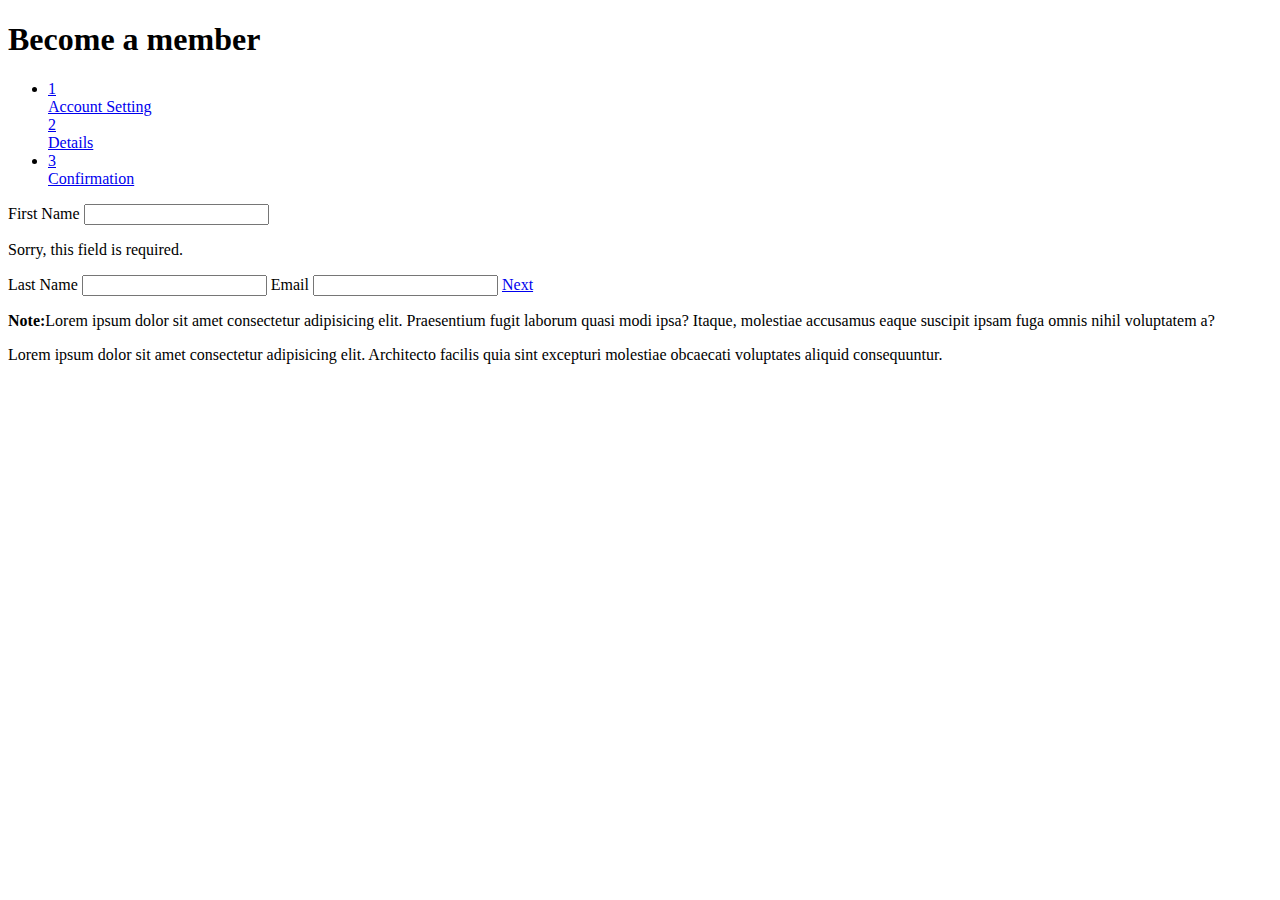
==== index.html @ 3d3f6ae5 "Create index.html" ====
<!DOCTYPE html>
<html lang="en">
<head>
    <meta charset="UTF-8">
    <meta http-equiv="X-UA-Compatible" content="IE=edge">
    <meta name="viewport" content="width=device-width, initial-scale=1.0">
    <title>Become Member</title>
</head>
<body>
    <div class="wrapper">
        <h1>Become a member</h1>
        <ul class="process">
            <li class="current">
                <a href="index.html">
                    <div class="circle">1</div>
                    <span>Account Setting</span>
                </a>
            </li>
                <a href="step2.html">
                    <div class="circle">2</div>
                    <span>Details</span>
                </a>
            </li>
            <li>
                <a href="step3.html">
                    <div class="circle">3</div>
                    <span>Confirmation</span>
                </a>
            </li>
        </ul>

        <main>
            <div class="left-col">
                <label for="fname">First Name</label>
                <input type="text" id="fname" name="fname" class="error-field">
                <p class="error">Sorry, this field is required.</p>

                <label for="lname">Last Name</label>
                <input type="text" id="lname" name="lname">

                <label for="email">Email</label>
                <input type="text" id="email" name="email">

                <a href="step2.html" class="cta">Next</a>
            </div>

            <div class="right-col">
                <p><strong>Note:</strong>Lorem ipsum dolor sit amet consectetur adipisicing elit. Praesentium fugit laborum quasi modi ipsa? Itaque, molestiae accusamus eaque suscipit ipsam fuga omnis nihil voluptatem a?</p>
                <p>Lorem ipsum dolor sit amet consectetur adipisicing elit. Architecto facilis quia sint excepturi molestiae obcaecati voluptates aliquid consequuntur.</p>
            </div>
        </main>
    </div>
</body>
</html>
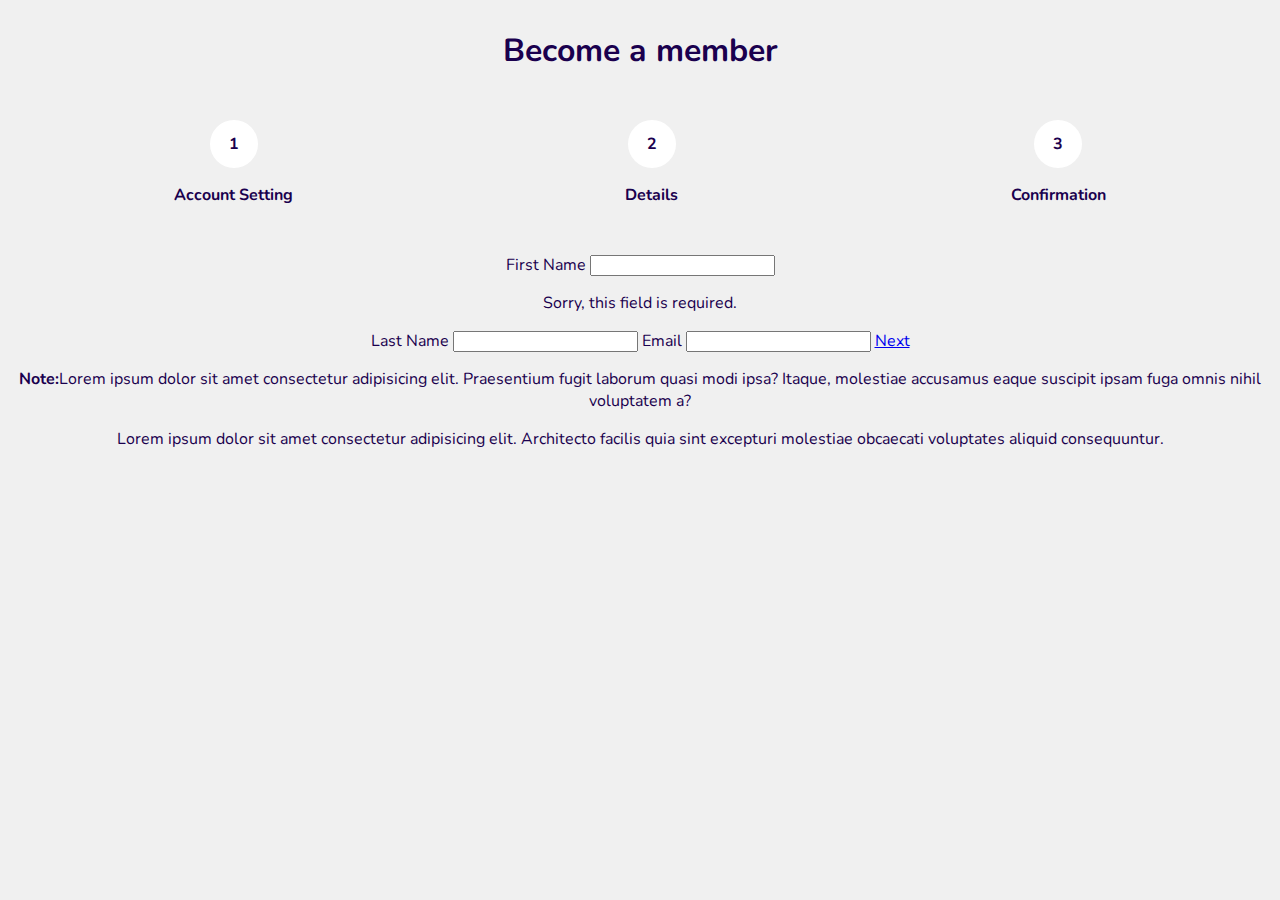
==== commit b60685c2: "process section css style" ====
--- a/index.html
+++ b/index.html
@@ -5,6 +5,7 @@
     <meta http-equiv="X-UA-Compatible" content="IE=edge">
     <meta name="viewport" content="width=device-width, initial-scale=1.0">
     <title>Become Member</title>
+    <link rel="stylesheet" href="index.css">
 </head>
 <body>
     <div class="wrapper">
@@ -16,6 +17,7 @@
                     <span>Account Setting</span>
                 </a>
             </li>
+            <li>
                 <a href="step2.html">
                     <div class="circle">2</div>
                     <span>Details</span>
--- a/index.css
+++ b/index.css
@@ -0,0 +1,44 @@
+@import url('https://fonts.googleapis.com/css?family=Nunito:400,700&display=swap');
+
+html, body {
+    margin: 0;
+    padding: 0;
+}
+
+body {
+    font-family: 'Nunito', sans-serif;
+    background: #F0F0F0;
+    color: #1A004E;
+}
+
+.wrapper {
+    padding: .5em;
+    text-align: center;
+}
+.process {
+    list-style: none;
+    padding: 0;
+    /* border: 1px solid; */
+    display: flex;
+    justify-content: space-around;
+    margin: 2em 0;
+}
+.process li {
+    padding: 1em;
+    /* border: 1px solid; */
+}
+.process li a {
+    text-decoration: none;
+    color:#1A004E;
+    font-weight: bold;
+    text-align: center;
+}
+.circle {
+    background-color: white;
+    width: 3em;
+    height: 3em;
+    border-radius: 50%;
+    display: grid;
+    place-content: center;
+    margin: 0 auto 1em;
+}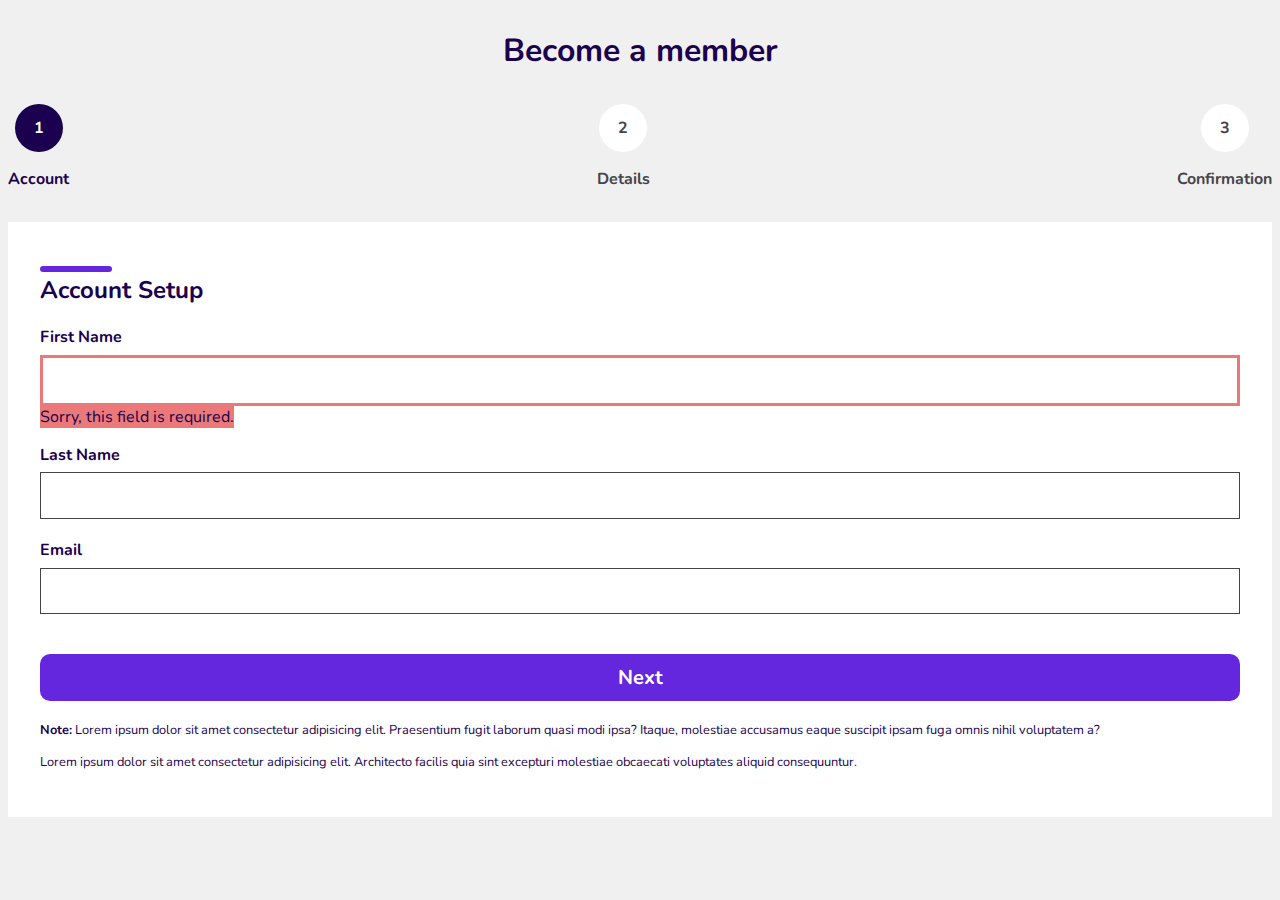
==== commit c07258f9: "Form design cSS" ====
--- a/index.html
+++ b/index.html
@@ -14,7 +14,7 @@
             <li class="current">
                 <a href="index.html">
                     <div class="circle">1</div>
-                    <span>Account Setting</span>
+                    <span>Account</span>
                 </a>
             </li>
             <li>
@@ -33,6 +33,7 @@
 
         <main>
             <div class="left-col">
+                <h2>Account Setup</h2>
                 <label for="fname">First Name</label>
                 <input type="text" id="fname" name="fname" class="error-field">
                 <p class="error">Sorry, this field is required.</p>
@@ -47,7 +48,7 @@
             </div>
 
             <div class="right-col">
-                <p><strong>Note:</strong>Lorem ipsum dolor sit amet consectetur adipisicing elit. Praesentium fugit laborum quasi modi ipsa? Itaque, molestiae accusamus eaque suscipit ipsam fuga omnis nihil voluptatem a?</p>
+                <p><strong>Note: </strong>Lorem ipsum dolor sit amet consectetur adipisicing elit. Praesentium fugit laborum quasi modi ipsa? Itaque, molestiae accusamus eaque suscipit ipsam fuga omnis nihil voluptatem a?</p>
                 <p>Lorem ipsum dolor sit amet consectetur adipisicing elit. Architecto facilis quia sint excepturi molestiae obcaecati voluptates aliquid consequuntur.</p>
             </div>
         </main>
--- a/index.css
+++ b/index.css
@@ -1,5 +1,9 @@
 @import url('https://fonts.googleapis.com/css?family=Nunito:400,700&display=swap');
 
+* {
+    box-sizing: border-box;
+
+}
 html, body {
     margin: 0;
     padding: 0;
@@ -9,6 +13,7 @@
     font-family: 'Nunito', sans-serif;
     background: #F0F0F0;
     color: #1A004E;
+    text-align: center;
 }
 
 .wrapper {
@@ -20,16 +25,12 @@
     padding: 0;
     /* border: 1px solid; */
     display: flex;
-    justify-content: space-around;
-    margin: 2em 0;
-}
-.process li {
-    padding: 1em;
-    /* border: 1px solid; */
+    justify-content: space-between;
+    margin: 2em auto;
 }
 .process li a {
     text-decoration: none;
-    color:#1A004E;
+    color:#464449;
     font-weight: bold;
     text-align: center;
 }
@@ -41,4 +42,71 @@
     display: grid;
     place-content: center;
     margin: 0 auto 1em;
+}
+.current .circle {
+    background-color: #1A004E;
+    color: white;
+}
+.current span {
+    color: #1A004E;
+}
+
+main {
+    background-color: white;
+    padding: 2em;
+    text-align: left;
+}
+h2 {
+    font-size:1.5rem;
+    position: relative;
+}
+h2::before {
+    content:'';
+    position: absolute;
+    background-color: #6427dd;
+    width: 3em;
+    height: 6px;
+    top: -.35em;
+    left: 0;
+    border-radius: 1em;
+}
+input {
+   width: 100%;
+    padding: 1em;
+    margin: .5em 0 1.5em;
+    font-family: 'Nunito', sans-serif;
+    border: 1px solid #464449;
+}
+input:focus, 
+input:hover {
+    border: 2px solid #464449;
+}
+label{
+    font-weight: 700;
+    display: block;
+}
+.error-field {
+    border: 3px solid rgb(236, 121, 121);
+    margin-bottom: 0;
+}
+.error {
+    background-color: rgb(236, 121, 121);
+    display: inline-block;
+    margin-top: -2em;
+}
+.cta {
+    text-decoration: none;
+    background-color: #6427dd;
+    color: white;
+    font-weight: bold;
+    font-size: 1.25rem;
+    padding: .5em 1.5em;
+    border-radius: .5em;
+    margin: 1em 0;
+    display: block;
+    text-align: center;
+}
+.right-col p {
+    font-size: .8rem;
+    line-height: 1.5;
 }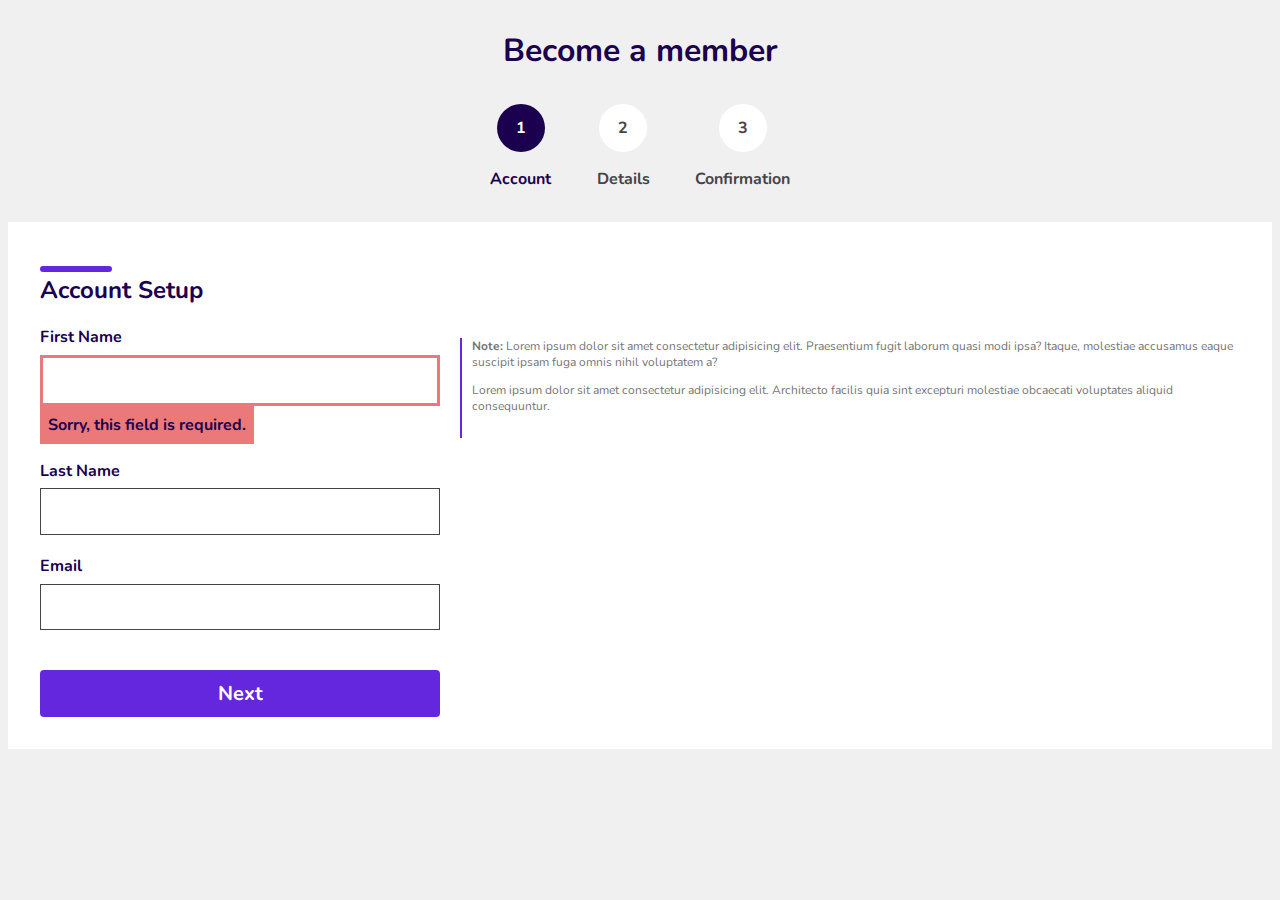
==== commit c4e000a4: "media query 700px" ====
--- a/index.html
+++ b/index.html
@@ -32,6 +32,7 @@
         </ul>
 
         <main>
+            
             <div class="left-col">
                 <h2>Account Setup</h2>
                 <label for="fname">First Name</label>
--- a/index.css
+++ b/index.css
@@ -27,6 +27,7 @@
     display: flex;
     justify-content: space-between;
     margin: 2em auto;
+    width: 300px;
 }
 .process li a {
     text-decoration: none;
@@ -92,7 +93,9 @@
 .error {
     background-color: rgb(236, 121, 121);
     display: inline-block;
-    margin-top: -2em;
+    margin-top: 0;
+    padding: .5em;
+    font-weight: bold;
 }
 .cta {
     text-decoration: none;
@@ -101,12 +104,36 @@
     font-weight: bold;
     font-size: 1.25rem;
     padding: .5em 1.5em;
-    border-radius: .5em;
-    margin: 1em 0;
+    border-radius: .2em;
+    margin: 1em 0 2em;
     display: block;
     text-align: center;
 }
-.right-col p {
-    font-size: .8rem;
-    line-height: 1.5;
-}+.right-col {
+    color:#757576;
+}
+@media (min-width:700px) {
+    main {
+        display: grid;
+        grid-template-columns: 400px auto;
+        gap: 2em;
+    }
+    .cta {
+        margin-bottom: 0;
+    }
+    .right-col {
+        font-size: .75rem;
+        margin-top: 6em;
+        position: relative;
+    }
+    .right-col::before{
+        content: '';
+        position: absolute;
+        background-color: #6427dd;
+        width: 2px;
+        height: 100px;
+        left: -1em;
+        top: 1em;
+    }
+
+}
